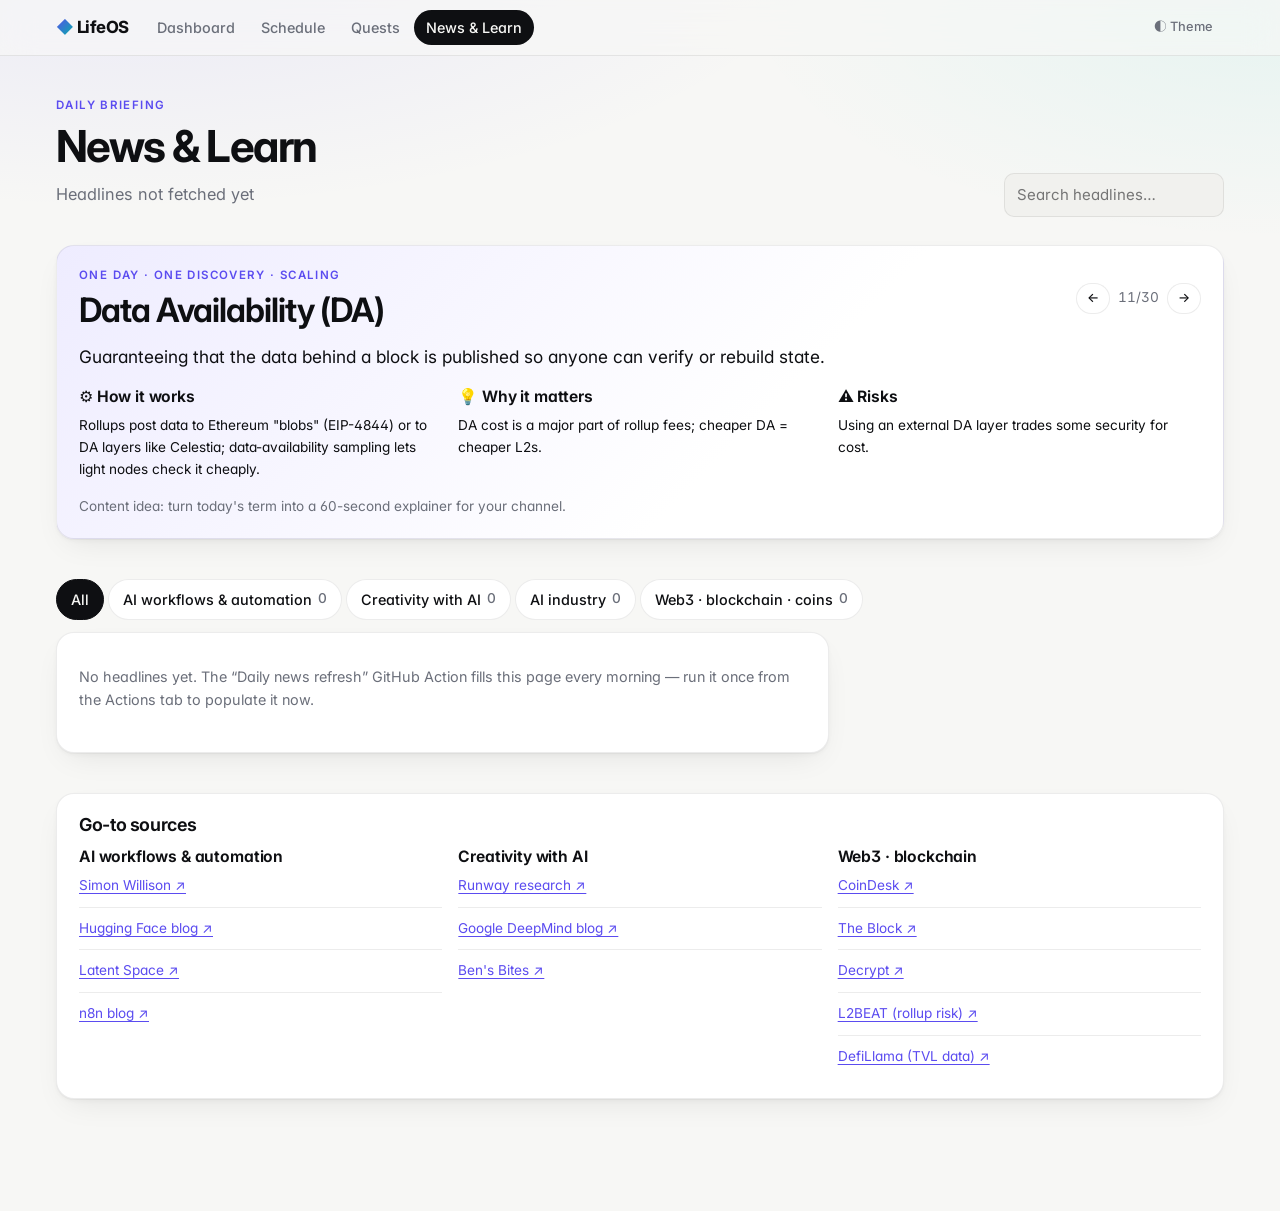
==== news.html @ 054ccb03 "Add LifeOS personal dashboard: automations, schedule, quests, AI/Web3 news Static multi-page site wi" ====
<!doctype html>
<html lang="en">
<head>
  <meta charset="utf-8">
  <meta name="viewport" content="width=device-width, initial-scale=1">
  <title>LifeOS News & Learn</title>
  <link rel="preconnect" href="https://fonts.googleapis.com">
  <link rel="preconnect" href="https://fonts.gstatic.com" crossorigin>
  <link rel="stylesheet" href="https://fonts.googleapis.com/css2?family=Inter:wght@400;500;600;700&family=Noto+Sans+KR:wght@400;500;700&display=swap">
  <link rel="stylesheet" href="assets/style.css">
</head>
<body>
<main>
  <div class="page-head">
    <div><p class="eyebrow">Daily briefing</p><h1>News & Learn</h1><p class="muted" id="updated"></p></div>
    <div class="row"><input id="search" placeholder="Search headlines…" style="width:220px"></div>
  </div>

  <!-- Term of the day -->
  <section class="card term" id="term"></section>

  <section>
    <div class="tabs" id="tabs"></div>
    <div class="grid g3" id="news"></div>
  </section>

  <section class="card">
    <div class="card-head"><h2>Go-to sources</h2></div>
    <div class="grid g3" id="sources"></div>
  </section>
</main>
<script src="assets/app.js"></script>
<script src="assets/glossary.js"></script>
<script src="assets/news.js"></script>
</body>
</html>
---- assets/style.css ----
:root {
  --bg: #f7f7f5;
  --bg-glow: radial-gradient(1200px 500px at 10% -10%, rgba(99, 91, 255, .10), transparent 60%),
             radial-gradient(900px 400px at 100% 0%, rgba(0, 196, 180, .07), transparent 60%);
  --surface: #ffffff;
  --surface-2: #f1f1ee;
  --text: #0e0f12;
  --muted: #6b6f7a;
  --border: rgba(14, 15, 18, .08);
  --border-strong: rgba(14, 15, 18, .14);
  --accent: #5b4cf0;
  --accent-2: #00b3a4;
  --accent-soft: #eeecff;
  --good: #0f8a5f;
  --good-soft: #e3f6ee;
  --warn: #a8640a;
  --warn-soft: #fdf2df;
  --bad: #c42b3c;
  --bad-soft: #fce8ea;
  --gold: #c99a06;
  --shadow: 0 1px 1px rgba(14, 15, 18, .03), 0 2px 4px rgba(14, 15, 18, .03), 0 12px 32px -12px rgba(14, 15, 18, .10);
  --shadow-hover: 0 2px 4px rgba(14, 15, 18, .04), 0 20px 48px -16px rgba(14, 15, 18, .18);
  --radius: 18px;
  --nav-bg: rgba(247, 247, 245, .72);
  color-scheme: light;
}
@media (prefers-color-scheme: dark) {
  :root:not([data-theme="light"]) {
    --bg: #0b0b0e; --surface: #141418; --surface-2: #1c1c22; --text: #f2f2f4; --muted: #8e909b;
    --bg-glow: radial-gradient(1200px 500px at 10% -10%, rgba(124, 112, 255, .18), transparent 60%),
               radial-gradient(900px 400px at 100% 0%, rgba(0, 196, 180, .10), transparent 60%);
    --border: rgba(255, 255, 255, .07); --border-strong: rgba(255, 255, 255, .14);
    --accent: #8f84ff; --accent-2: #2ad4c4; --accent-soft: #221f45;
    --good: #45d19d; --good-soft: #10291f; --warn: #f2b14a; --warn-soft: #2e2410; --bad: #ff7d8a; --bad-soft: #35151a; --gold: #f2c94c;
    --shadow: 0 0 0 1px rgba(255, 255, 255, .02), 0 12px 32px -12px rgba(0, 0, 0, .6);
    --shadow-hover: 0 0 0 1px rgba(255, 255, 255, .05), 0 20px 48px -16px rgba(0, 0, 0, .8);
    --nav-bg: rgba(11, 11, 14, .7); color-scheme: dark;
  }
}
:root[data-theme="dark"] {
  --bg: #0b0b0e; --surface: #141418; --surface-2: #1c1c22; --text: #f2f2f4; --muted: #8e909b;
  --bg-glow: radial-gradient(1200px 500px at 10% -10%, rgba(124, 112, 255, .18), transparent 60%),
             radial-gradient(900px 400px at 100% 0%, rgba(0, 196, 180, .10), transparent 60%);
  --border: rgba(255, 255, 255, .07); --border-strong: rgba(255, 255, 255, .14);
  --accent: #8f84ff; --accent-2: #2ad4c4; --accent-soft: #221f45;
  --good: #45d19d; --good-soft: #10291f; --warn: #f2b14a; --warn-soft: #2e2410; --bad: #ff7d8a; --bad-soft: #35151a; --gold: #f2c94c;
  --shadow: 0 0 0 1px rgba(255, 255, 255, .02), 0 12px 32px -12px rgba(0, 0, 0, .6);
  --shadow-hover: 0 0 0 1px rgba(255, 255, 255, .05), 0 20px 48px -16px rgba(0, 0, 0, .8);
  --nav-bg: rgba(11, 11, 14, .7); color-scheme: dark;
}

* { box-sizing: border-box; }
html, body { margin: 0; }
body {
  background: var(--bg-glow), var(--bg); background-attachment: fixed; color: var(--text);
  font: 15px/1.6 "Inter", "Noto Sans KR", system-ui, -apple-system, "Segoe UI", "Apple SD Gothic Neo", sans-serif;
  font-feature-settings: "cv11", "ss01"; -webkit-font-smoothing: antialiased;
}
a { color: var(--accent); text-underline-offset: 3px; }
h1, h2, h3 { line-height: 1.2; margin: 0 0 .5rem; letter-spacing: -.02em; font-weight: 650; }
h1 { font-size: clamp(1.9rem, 4vw, 2.75rem); letter-spacing: -.035em; font-weight: 700; }
h2 { font-size: 1.12rem; }
h3 { font-size: .98rem; letter-spacing: -.01em; }
p { margin: 0 0 .6rem; }
.muted { color: var(--muted); }
.small { font-size: .85rem; }
.num { font-variant-numeric: tabular-nums; }
.eyebrow { font-size: .72rem; font-weight: 600; letter-spacing: .12em; text-transform: uppercase; color: var(--accent); margin: 0 0 6px; }
::selection { background: var(--accent-soft); }

/* Top nav — frosted glass */
.topbar {
  position: sticky; top: 0; z-index: 10; background: var(--nav-bg);
  backdrop-filter: saturate(180%) blur(16px); -webkit-backdrop-filter: saturate(180%) blur(16px);
  border-bottom: 1px solid var(--border);
}
.topbar .inner {
  max-width: 1200px; margin: 0 auto; padding: 10px 16px;
  display: flex; align-items: center; gap: 16px; flex-wrap: wrap;
}
.brand { font-weight: 750; letter-spacing: -.03em; text-decoration: none; color: var(--text); font-size: 1.05rem; }
.brand::first-letter { background: linear-gradient(135deg, var(--accent), var(--accent-2)); -webkit-background-clip: text; background-clip: text; color: transparent; }
.nav { display: flex; gap: 2px; flex-wrap: wrap; flex: 1; }
.nav a {
  text-decoration: none; color: var(--muted); padding: 6px 12px; border-radius: 999px; font-weight: 500; font-size: .9rem;
  transition: color .15s, background .15s;
}
.nav a:hover { color: var(--text); }
.nav a.active { background: var(--text); color: var(--bg); }

main { max-width: 1200px; margin: 0 auto; padding: 40px 16px 72px; }
.page-head { display: flex; justify-content: space-between; align-items: end; gap: 16px; flex-wrap: wrap; margin-bottom: 28px; }
.page-head p.muted { font-size: 1.02rem; }

/* Grid + cards */
.grid { display: grid; gap: 16px; }
.g2 { grid-template-columns: repeat(2, minmax(0, 1fr)); }
.g3 { grid-template-columns: repeat(3, minmax(0, 1fr)); }
.g4 { grid-template-columns: repeat(4, minmax(0, 1fr)); }
.span2 { grid-column: span 2; }
@media (max-width: 900px) { .g3, .g4 { grid-template-columns: repeat(2, minmax(0, 1fr)); } }
@media (max-width: 640px) { .g2, .g3, .g4 { grid-template-columns: 1fr; } .span2 { grid-column: auto; } }

.card {
  background: var(--surface); border: 1px solid var(--border); border-radius: var(--radius);
  padding: 20px 22px; box-shadow: var(--shadow); min-width: 0;
  transition: box-shadow .25s ease, transform .25s ease, border-color .25s ease;
}
a.card { color: inherit; text-decoration: none; display: block; }
a.card:hover, .card.lift:hover { box-shadow: var(--shadow-hover); transform: translateY(-2px); border-color: var(--border-strong); }
.card-head { display: flex; justify-content: space-between; align-items: center; gap: 8px; margin-bottom: 12px; }
.card-head h2 { margin: 0; }
section { margin-bottom: 40px; }
.section-title { display: flex; justify-content: space-between; align-items: center; gap: 8px; margin-bottom: 12px; flex-wrap: wrap; }

/* Stat tiles */
.stat .label { color: var(--muted); font-size: .72rem; font-weight: 600; text-transform: uppercase; letter-spacing: .1em; }
.stat .value { font-size: 2rem; font-weight: 700; letter-spacing: -.035em; font-variant-numeric: tabular-nums; line-height: 1.15; margin: 4px 0 2px; }
.stat .sub { font-size: .85rem; color: var(--muted); }

/* Buttons + form */
button, .btn {
  font: inherit; cursor: pointer; border: 1px solid var(--border); background: var(--surface);
  color: var(--text); padding: 8px 14px; border-radius: 999px; text-decoration: none; display: inline-flex; align-items: center; gap: 6px;
  font-weight: 500; font-size: .9rem; transition: border-color .15s, background .15s, transform .1s;
}
button:hover, .btn:hover { border-color: var(--border-strong); background: var(--surface-2); }
button:active, .btn:active { transform: scale(.98); }
button:disabled { opacity: .4; cursor: default; }
button:focus-visible, .btn:focus-visible, a:focus-visible, input:focus-visible, select:focus-visible, textarea:focus-visible { outline: 2px solid var(--accent); outline-offset: 2px; }
.btn-primary { background: var(--text); border-color: var(--text); color: var(--bg); }
.btn-primary:hover { background: var(--text); border-color: var(--text); opacity: .86; }
.btn-ghost { border-color: transparent; background: transparent; color: var(--muted); }
.btn-sm { padding: 4px 10px; font-size: .8rem; }
input, select, textarea {
  font: inherit; color: var(--text); background: var(--surface-2); border: 1px solid var(--border);
  border-radius: 10px; padding: 9px 12px; width: 100%; transition: border-color .15s;
}
input:hover, select:hover, textarea:hover { border-color: var(--border-strong); }
textarea { min-height: 70px; resize: vertical; }
label { display: block; font-size: .85rem; color: var(--muted); margin-bottom: 10px; }
label > input, label > select, label > textarea { margin-top: 4px; }
.row { display: flex; gap: 8px; align-items: center; flex-wrap: wrap; }
.spacer { flex: 1; }

/* Badges / pills */
.pill {
  display: inline-block; font-size: .75rem; font-weight: 600; padding: 2px 8px; border-radius: 999px;
  background: var(--surface-2); color: var(--muted); white-space: nowrap;
}
.pill.good { background: var(--good-soft); color: var(--good); }
.pill.warn { background: var(--warn-soft); color: var(--warn); }
.pill.bad { background: var(--bad-soft); color: var(--bad); }
.pill.accent { background: var(--accent-soft); color: var(--accent); }

/* Progress */
.bar { height: 6px; background: var(--surface-2); border-radius: 999px; overflow: hidden; }
.bar > span { display: block; height: 100%; background: linear-gradient(90deg, var(--accent), var(--accent-2)); border-radius: 999px; transition: width .4s ease; }
.bar.good > span { background: var(--good); }
.bar.warn > span { background: var(--warn); }
.bar.gold > span { background: linear-gradient(90deg, var(--gold), #ffdc73); }

/* Lists */
.list { list-style: none; padding: 0; margin: 0; }
.list > li { padding: 10px 0; border-top: 1px solid var(--border); }
.list > li:first-child { border-top: 0; padding-top: 0; }
.kv { display: grid; grid-template-columns: auto 1fr; gap: 4px 12px; font-size: .9rem; }
.kv dt { color: var(--muted); }
.kv dd { margin: 0; }

/* Funnel */
.funnel { display: flex; flex-direction: column; gap: 6px; }
.funnel-row { display: grid; grid-template-columns: 120px 1fr 90px; gap: 10px; align-items: center; font-size: .88rem; }
.funnel-row .fbar { height: 22px; background: var(--surface-2); border-radius: 6px; overflow: hidden; }
.funnel-row .fbar span { display: block; height: 100%; background: linear-gradient(90deg, var(--accent), var(--accent-2)); border-radius: 6px; }
.funnel-row.leak .fbar span { background: var(--bad); }
.funnel-row .conv { text-align: right; color: var(--muted); font-variant-numeric: tabular-nums; }
@media (max-width: 480px) { .funnel-row { grid-template-columns: 90px 1fr 70px; } }

/* Tables */
.table-wrap { overflow-x: auto; }
table { width: 100%; border-collapse: collapse; font-size: .88rem; }
th, td { text-align: left; padding: 8px 10px; border-bottom: 1px solid var(--border); vertical-align: top; }
th { color: var(--muted); font-weight: 600; font-size: .78rem; text-transform: uppercase; letter-spacing: .04em; }

/* Tabs */
.tabs { display: flex; gap: 4px; flex-wrap: wrap; margin-bottom: 12px; }
.tabs button { border-radius: 999px; }
.tabs button.active { background: var(--text); color: var(--bg); border-color: var(--text); }

/* Modal */
dialog {
  border: 1px solid var(--border); border-radius: var(--radius); padding: 0; background: var(--surface); color: var(--text);
  width: min(560px, calc(100vw - 32px)); max-height: calc(100vh - 48px);
}
dialog::backdrop { background: rgba(10, 12, 20, .45); backdrop-filter: blur(4px); }
dialog { box-shadow: var(--shadow-hover); }
dialog form { padding: 24px !important; }
dialog form { padding: 18px; }
dialog .actions { display: flex; justify-content: flex-end; gap: 8px; margin-top: 8px; }

/* Toast */
#toast {
  position: fixed; bottom: 20px; left: 50%; transform: translateX(-50%) translateY(80px);
  background: var(--text); color: var(--bg); padding: 10px 16px; border-radius: 10px; font-weight: 600;
  transition: transform .3s ease; z-index: 50; max-width: calc(100vw - 32px);
}
#toast.show { transform: translateX(-50%) translateY(0); }

.callout { border-left: 3px solid var(--accent); background: var(--accent-soft); padding: 10px 14px; border-radius: 8px; font-size: .9rem; }
.callout.warn { border-color: var(--warn); background: var(--warn-soft); }
.empty { color: var(--muted); font-size: .9rem; padding: 12px 0; }
footer.foot { text-align: center; color: var(--muted); font-size: .8rem; padding: 24px 16px; }

/* Page-specific polish */
.news-card h3 { font-size: 1rem; line-height: 1.4; margin: 10px 0 6px; }
.term { background: linear-gradient(135deg, var(--accent-soft), var(--surface) 60%); }
.term-title { font-size: clamp(1.5rem, 3vw, 2.1rem); letter-spacing: -.03em; margin: 0; }
.term-lead { font-size: 1.08rem; max-width: 70ch; margin: 4px 0 18px; }
@media (prefers-reduced-motion: reduce) { * { transition: none !important; } }
@media (max-width: 640px) {
  .topbar .inner { flex-wrap: nowrap; gap: 10px; }
  .nav { flex-wrap: nowrap; overflow-x: auto; scrollbar-width: none; }
  .nav::-webkit-scrollbar { display: none; }
  .nav a { white-space: nowrap; }
  main { padding-top: 28px; }
}
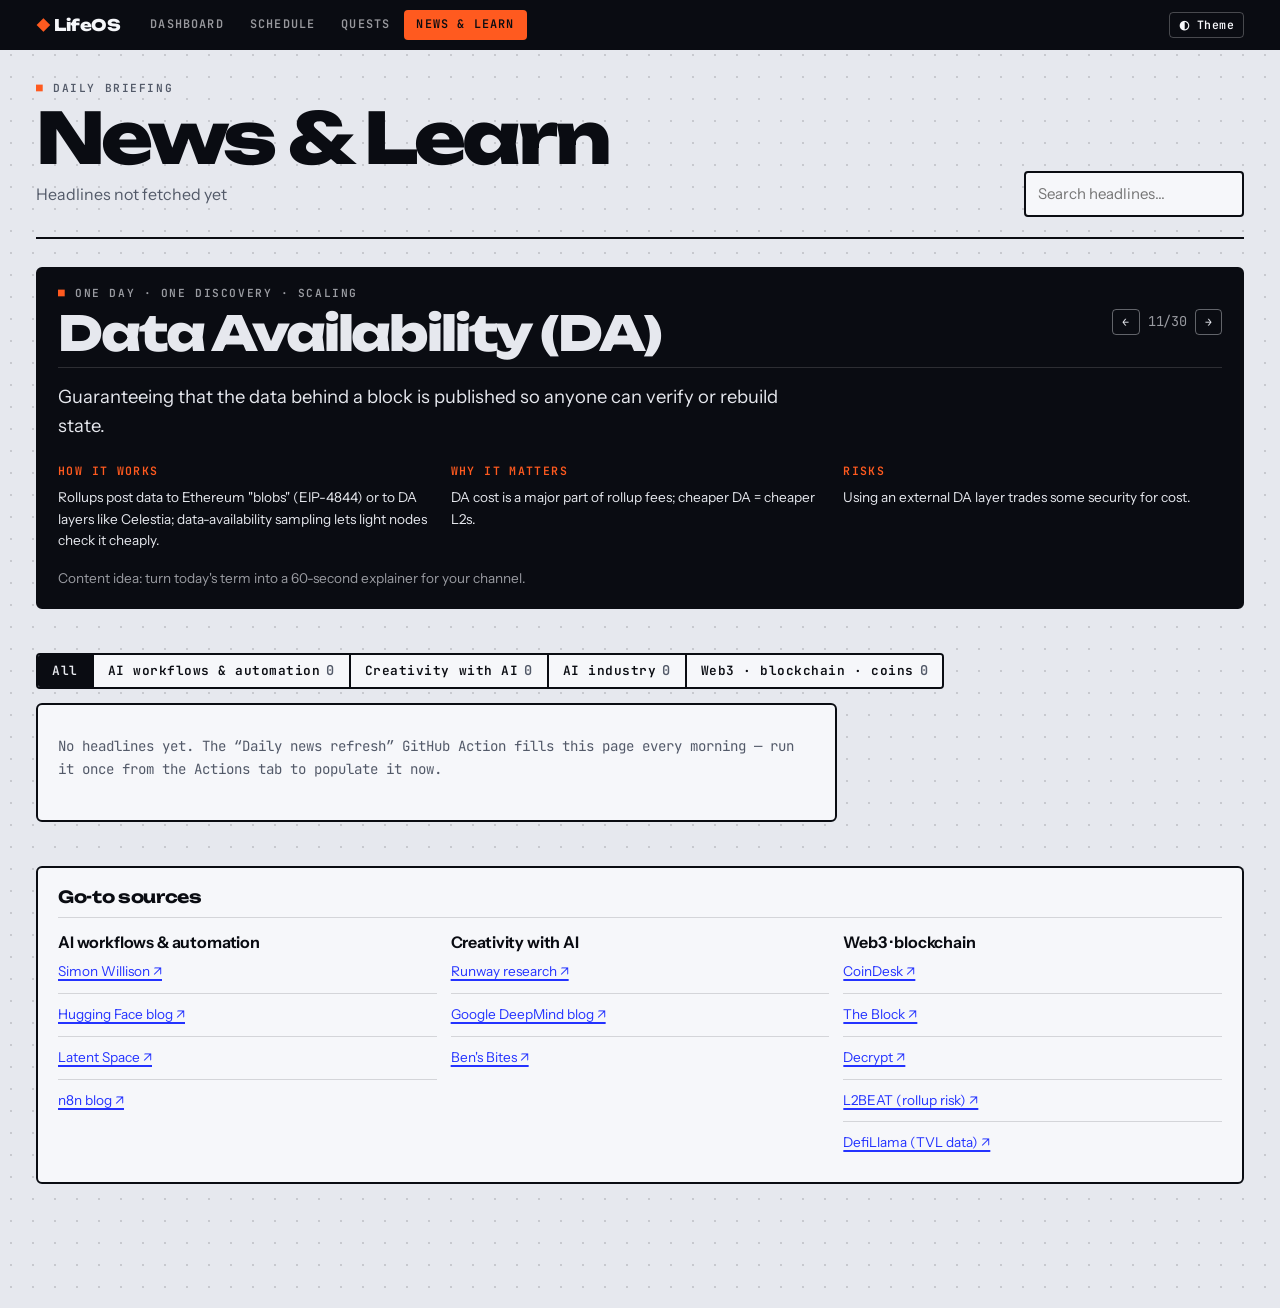
==== commit d93107e0: "Redesign: mission-control visual identity Bento hero with now/next/quest summary, wide display type " ====
--- a/news.html
+++ b/news.html
@@ -6,7 +6,7 @@
   <title>LifeOS News & Learn</title>
   <link rel="preconnect" href="https://fonts.googleapis.com">
   <link rel="preconnect" href="https://fonts.gstatic.com" crossorigin>
-  <link rel="stylesheet" href="https://fonts.googleapis.com/css2?family=Inter:wght@400;500;600;700&family=Noto+Sans+KR:wght@400;500;700&display=swap">
+  <link rel="stylesheet" href="https://fonts.googleapis.com/css2?family=Unbounded:wght@600;700;800&family=Instrument+Sans:wght@400;500;600;700&family=JetBrains+Mono:wght@500;600;700&family=Noto+Sans+KR:wght@400;500;700&display=swap">
   <link rel="stylesheet" href="assets/style.css">
 </head>
 <body>
--- a/assets/style.css
+++ b/assets/style.css
@@ -1,99 +1,130 @@
+/* LifeOS: "mission control" identity.
+   Layout: bento command grid. Ink-ruled tiles, two colour-blocked hero tiles (cobalt = you, signal orange = quests),
+   wide display type for headlines, mono for every number and label. */
 :root {
-  --bg: #f7f7f5;
-  --bg-glow: radial-gradient(1200px 500px at 10% -10%, rgba(99, 91, 255, .10), transparent 60%),
-             radial-gradient(900px 400px at 100% 0%, rgba(0, 196, 180, .07), transparent 60%);
-  --surface: #ffffff;
-  --surface-2: #f1f1ee;
-  --text: #0e0f12;
-  --muted: #6b6f7a;
-  --border: rgba(14, 15, 18, .08);
-  --border-strong: rgba(14, 15, 18, .14);
-  --accent: #5b4cf0;
-  --accent-2: #00b3a4;
-  --accent-soft: #eeecff;
-  --good: #0f8a5f;
-  --good-soft: #e3f6ee;
-  --warn: #a8640a;
-  --warn-soft: #fdf2df;
-  --bad: #c42b3c;
-  --bad-soft: #fce8ea;
-  --gold: #c99a06;
-  --shadow: 0 1px 1px rgba(14, 15, 18, .03), 0 2px 4px rgba(14, 15, 18, .03), 0 12px 32px -12px rgba(14, 15, 18, .10);
-  --shadow-hover: 0 2px 4px rgba(14, 15, 18, .04), 0 20px 48px -16px rgba(14, 15, 18, .18);
-  --radius: 18px;
-  --nav-bg: rgba(247, 247, 245, .72);
+  --bg: #e6e8ee;          /* cool steel paper */
+  --surface: #f6f7fa;
+  --surface-2: #dcdfe7;
+  --ink: #0a0c12;
+  --text: #0a0c12;
+  --muted: #535a69;
+  --line: #0a0c12;        /* rules + borders are ink, not grey */
+  --hair: rgba(10, 12, 18, .14);
+  --accent: #2433ff;      /* electric cobalt */
+  --accent-ink: #ffffff;
+  --accent-soft: #d6d9ff;
+  --signal: #ff5a1f;      /* signal orange */
+  --signal-ink: #0a0c12;
+  --good: #067a50; --good-soft: #cdeee0;
+  --warn: #a85400; --warn-soft: #ffe3c7;
+  --bad: #d11f3a;  --bad-soft: #ffd9de;
+  --gold: #ffb800;
+  --border: var(--hair);
+  --border-strong: var(--line);
+  --radius: 6px;
+  --shadow: none;
+  --pop: 5px 5px 0 var(--line);
+  --f-display: "Unbounded", "Noto Sans KR", system-ui, sans-serif;
+  --f-body: "Instrument Sans", "Noto Sans KR", system-ui, -apple-system, sans-serif;
+  --f-mono: "JetBrains Mono", ui-monospace, "SFMono-Regular", Menlo, monospace;
+  --nav-bg: #0a0c12;
+  --nav-ink: #f6f7fa;
   color-scheme: light;
 }
 @media (prefers-color-scheme: dark) {
   :root:not([data-theme="light"]) {
-    --bg: #0b0b0e; --surface: #141418; --surface-2: #1c1c22; --text: #f2f2f4; --muted: #8e909b;
-    --bg-glow: radial-gradient(1200px 500px at 10% -10%, rgba(124, 112, 255, .18), transparent 60%),
-               radial-gradient(900px 400px at 100% 0%, rgba(0, 196, 180, .10), transparent 60%);
-    --border: rgba(255, 255, 255, .07); --border-strong: rgba(255, 255, 255, .14);
-    --accent: #8f84ff; --accent-2: #2ad4c4; --accent-soft: #221f45;
-    --good: #45d19d; --good-soft: #10291f; --warn: #f2b14a; --warn-soft: #2e2410; --bad: #ff7d8a; --bad-soft: #35151a; --gold: #f2c94c;
-    --shadow: 0 0 0 1px rgba(255, 255, 255, .02), 0 12px 32px -12px rgba(0, 0, 0, .6);
-    --shadow-hover: 0 0 0 1px rgba(255, 255, 255, .05), 0 20px 48px -16px rgba(0, 0, 0, .8);
-    --nav-bg: rgba(11, 11, 14, .7); color-scheme: dark;
+    --bg: #0b0d12; --surface: #13161e; --surface-2: #1c2030; --ink: #eef0f6; --text: #eef0f6; --muted: #949bad;
+    --line: #3b4257; --hair: rgba(238, 240, 246, .10); --accent: #5664ff; --accent-soft: #1d2150;
+    --signal: #ff6b34; --good: #3ddc97; --good-soft: #0f2a20; --warn: #ffa94d; --warn-soft: #2e1e0c;
+    --bad: #ff5c74; --bad-soft: #35121a; --pop: 5px 5px 0 #000; --nav-bg: #05060a; color-scheme: dark;
   }
 }
 :root[data-theme="dark"] {
-  --bg: #0b0b0e; --surface: #141418; --surface-2: #1c1c22; --text: #f2f2f4; --muted: #8e909b;
-  --bg-glow: radial-gradient(1200px 500px at 10% -10%, rgba(124, 112, 255, .18), transparent 60%),
-             radial-gradient(900px 400px at 100% 0%, rgba(0, 196, 180, .10), transparent 60%);
-  --border: rgba(255, 255, 255, .07); --border-strong: rgba(255, 255, 255, .14);
-  --accent: #8f84ff; --accent-2: #2ad4c4; --accent-soft: #221f45;
-  --good: #45d19d; --good-soft: #10291f; --warn: #f2b14a; --warn-soft: #2e2410; --bad: #ff7d8a; --bad-soft: #35151a; --gold: #f2c94c;
-  --shadow: 0 0 0 1px rgba(255, 255, 255, .02), 0 12px 32px -12px rgba(0, 0, 0, .6);
-  --shadow-hover: 0 0 0 1px rgba(255, 255, 255, .05), 0 20px 48px -16px rgba(0, 0, 0, .8);
-  --nav-bg: rgba(11, 11, 14, .7); color-scheme: dark;
+  --bg: #0b0d12; --surface: #13161e; --surface-2: #1c2030; --ink: #eef0f6; --text: #eef0f6; --muted: #949bad;
+  --line: #3b4257; --hair: rgba(238, 240, 246, .10); --accent: #5664ff; --accent-soft: #1d2150;
+  --signal: #ff6b34; --good: #3ddc97; --good-soft: #0f2a20; --warn: #ffa94d; --warn-soft: #2e1e0c;
+  --bad: #ff5c74; --bad-soft: #35121a; --pop: 5px 5px 0 #000; --nav-bg: #05060a; color-scheme: dark;
 }
 
 * { box-sizing: border-box; }
 html, body { margin: 0; }
 body {
-  background: var(--bg-glow), var(--bg); background-attachment: fixed; color: var(--text);
-  font: 15px/1.6 "Inter", "Noto Sans KR", system-ui, -apple-system, "Segoe UI", "Apple SD Gothic Neo", sans-serif;
-  font-feature-settings: "cv11", "ss01"; -webkit-font-smoothing: antialiased;
-}
-a { color: var(--accent); text-underline-offset: 3px; }
-h1, h2, h3 { line-height: 1.2; margin: 0 0 .5rem; letter-spacing: -.02em; font-weight: 650; }
-h1 { font-size: clamp(1.9rem, 4vw, 2.75rem); letter-spacing: -.035em; font-weight: 700; }
-h2 { font-size: 1.12rem; }
-h3 { font-size: .98rem; letter-spacing: -.01em; }
+  background-color: var(--bg); color: var(--text);
+  background-image: radial-gradient(var(--hair) 1px, transparent 1px);
+  background-size: 22px 22px;
+  font: 15px/1.6 var(--f-body);
+  -webkit-font-smoothing: antialiased;
+  padding-left: max(0px, env(safe-area-inset-left, 0px)); padding-right: max(0px, env(safe-area-inset-right, 0px));
+}
+a { color: var(--accent); text-underline-offset: 3px; text-decoration-thickness: 1.5px; }
+h1, h2, h3 { margin: 0 0 .5rem; text-wrap: balance; }
+h1 { font: 800 clamp(2.2rem, 6vw, 4.4rem)/0.98 var(--f-display); letter-spacing: -.045em; }
+h2 { font: 700 1.05rem/1.25 var(--f-display); letter-spacing: -.02em; text-transform: none; }
+h3 { font: 650 1rem/1.35 var(--f-body); letter-spacing: -.01em; }
 p { margin: 0 0 .6rem; }
 .muted { color: var(--muted); }
 .small { font-size: .85rem; }
-.num { font-variant-numeric: tabular-nums; }
-.eyebrow { font-size: .72rem; font-weight: 600; letter-spacing: .12em; text-transform: uppercase; color: var(--accent); margin: 0 0 6px; }
-::selection { background: var(--accent-soft); }
-
-/* Top nav — frosted glass */
-.topbar {
-  position: sticky; top: 0; z-index: 10; background: var(--nav-bg);
-  backdrop-filter: saturate(180%) blur(16px); -webkit-backdrop-filter: saturate(180%) blur(16px);
-  border-bottom: 1px solid var(--border);
-}
+.num, .mono { font-family: var(--f-mono); font-variant-numeric: tabular-nums; letter-spacing: -.02em; }
+.eyebrow, .label-mono {
+  font: 600 .7rem/1.2 var(--f-mono); letter-spacing: .14em; text-transform: uppercase; color: var(--muted); margin: 0 0 8px;
+}
+.eyebrow::before { content: "■ "; color: var(--signal); }
+::selection { background: var(--signal); color: var(--signal-ink); }
+
+/* ---------- Nav: ink command bar ---------- */
+body::before { content: ""; position: fixed; inset: 0 0 auto; height: env(safe-area-inset-top, 0px); z-index: 11; background: var(--nav-bg); }
+.topbar { position: sticky; top: env(safe-area-inset-top, 0px); z-index: 10; background: var(--nav-bg); color: var(--nav-ink); }
 .topbar .inner {
-  max-width: 1200px; margin: 0 auto; padding: 10px 16px;
-  display: flex; align-items: center; gap: 16px; flex-wrap: wrap;
-}
-.brand { font-weight: 750; letter-spacing: -.03em; text-decoration: none; color: var(--text); font-size: 1.05rem; }
-.brand::first-letter { background: linear-gradient(135deg, var(--accent), var(--accent-2)); -webkit-background-clip: text; background-clip: text; color: transparent; }
-.nav { display: flex; gap: 2px; flex-wrap: wrap; flex: 1; }
+  max-width: 1240px; margin: 0 auto; padding-block: 10px;
+  padding-left: max(16px, env(safe-area-inset-left, 0px)); padding-right: max(16px, env(safe-area-inset-right, 0px));
+  display: flex; align-items: center; gap: 18px;
+}
+.brand { font: 800 1rem/1 var(--f-display); letter-spacing: -.03em; color: var(--nav-ink); text-decoration: none; white-space: nowrap; }
+.brand::first-letter { color: var(--signal); }
+.nav { display: flex; gap: 2px; flex: 1; overflow-x: auto; scrollbar-width: none; }
+.nav::-webkit-scrollbar { display: none; }
 .nav a {
-  text-decoration: none; color: var(--muted); padding: 6px 12px; border-radius: 999px; font-weight: 500; font-size: .9rem;
-  transition: color .15s, background .15s;
-}
-.nav a:hover { color: var(--text); }
-.nav a.active { background: var(--text); color: var(--bg); }
-
-main { max-width: 1200px; margin: 0 auto; padding: 40px 16px 72px; }
-.page-head { display: flex; justify-content: space-between; align-items: end; gap: 16px; flex-wrap: wrap; margin-bottom: 28px; }
-.page-head p.muted { font-size: 1.02rem; }
-
-/* Grid + cards */
-.grid { display: grid; gap: 16px; }
+  font: 600 .74rem/1 var(--f-mono); letter-spacing: .1em; text-transform: uppercase; white-space: nowrap;
+  color: color-mix(in srgb, var(--nav-ink) 60%, transparent); text-decoration: none; padding: 9px 12px; border-radius: 4px;
+}
+.nav a:hover { color: var(--nav-ink); background: rgba(255, 255, 255, .08); }
+.nav a.active { color: var(--signal-ink); background: var(--signal); }
+.topbar #themeBtn { color: var(--nav-ink); border-color: rgba(255, 255, 255, .25); background: transparent; }
+
+main {
+  max-width: 1240px; margin: 0 auto; padding-block: 32px 80px;
+  padding-left: max(16px, env(safe-area-inset-left, 0px)); padding-right: max(16px, env(safe-area-inset-right, 0px));
+}
+.page-head { display: flex; justify-content: space-between; align-items: end; gap: 16px; flex-wrap: wrap; margin-bottom: 28px; padding-bottom: 20px; border-bottom: 2px solid var(--line); }
+.page-head p.muted { font-size: 1rem; max-width: 60ch; margin-top: 10px; }
+
+/* ---------- Bento hero (dashboard) ---------- */
+.bento { display: grid; grid-template-columns: repeat(6, minmax(0, 1fr)); gap: 12px; margin-bottom: 40px; }
+.tile { border: 2px solid var(--line); border-radius: var(--radius); padding: 18px 20px; background: var(--surface); min-width: 0; position: relative; }
+.tile-hero { grid-column: span 4; grid-row: span 2; background: var(--accent); color: var(--accent-ink); border-color: var(--accent); display: flex; flex-direction: column; justify-content: space-between; gap: 28px; overflow: hidden; }
+.tile-hero::after { content: ""; position: absolute; right: -60px; bottom: -60px; width: 260px; height: 260px; border-radius: 50%; border: 2px solid rgba(255, 255, 255, .25); box-shadow: 0 0 0 40px rgba(255, 255, 255, .06), 0 0 0 80px rgba(255, 255, 255, .04); pointer-events: none; }
+.tile-hero .eyebrow { color: rgba(255, 255, 255, .75); }
+.tile-hero .eyebrow::before { color: var(--signal); }
+.tile-hero h1 { color: var(--accent-ink); }
+.tile-hero .nownext { display: grid; grid-template-columns: auto 1fr; gap: 6px 14px; font-size: .95rem; max-width: 520px; position: relative; z-index: 1; }
+.tile-hero .nownext dt { font: 600 .7rem/1.8 var(--f-mono); letter-spacing: .14em; text-transform: uppercase; opacity: .7; }
+.tile-hero .nownext dd { margin: 0; font-weight: 600; }
+.tile-hero .btn { background: transparent; color: var(--accent-ink); border-color: rgba(255, 255, 255, .5); }
+.tile-hero .btn:hover { background: rgba(255, 255, 255, .12); border-color: #fff; box-shadow: none; transform: none; }
+.tile-hero .btn-primary { background: var(--signal); border-color: var(--signal); color: var(--signal-ink); }
+.tile-hero .btn-primary:hover { background: var(--signal); }
+.tile-quest { grid-column: span 2; background: var(--signal); color: var(--signal-ink); border-color: var(--signal); text-decoration: none; display: block; }
+.tile-quest .label-mono { color: rgba(10, 12, 18, .7); }
+.tile-quest .big { font: 800 3rem/1 var(--f-display); letter-spacing: -.05em; }
+.tile-quest .xp { height: 8px; background: rgba(10, 12, 18, .18); border-radius: 0; margin-top: 12px; }
+.tile-quest .xp span { display: block; height: 100%; background: var(--ink); }
+.tile-quest:hover { box-shadow: var(--pop); transform: translate(-2px, -2px); }
+.tile-stat { grid-column: span 1; display: flex; flex-direction: column; justify-content: space-between; gap: 6px; }
+.tile-stat .big { font: 700 2.1rem/1 var(--f-mono); letter-spacing: -.06em; }
+@media (max-width: 960px) { .bento { grid-template-columns: repeat(2, minmax(0, 1fr)); } .tile-hero, .tile-quest { grid-column: span 2; grid-row: auto; } .tile-stat { grid-column: span 1; } }
+
+/* ---------- Grid + cards ---------- */
+.grid { display: grid; gap: 14px; }
 .g2 { grid-template-columns: repeat(2, minmax(0, 1fr)); }
 .g3 { grid-template-columns: repeat(3, minmax(0, 1fr)); }
 .g4 { grid-template-columns: repeat(4, minmax(0, 1fr)); }
@@ -102,126 +133,133 @@
 @media (max-width: 640px) { .g2, .g3, .g4 { grid-template-columns: 1fr; } .span2 { grid-column: auto; } }
 
 .card {
-  background: var(--surface); border: 1px solid var(--border); border-radius: var(--radius);
-  padding: 20px 22px; box-shadow: var(--shadow); min-width: 0;
-  transition: box-shadow .25s ease, transform .25s ease, border-color .25s ease;
+  background: var(--surface); border: 2px solid var(--line); border-radius: var(--radius);
+  padding: 18px 20px; min-width: 0; transition: box-shadow .15s ease, transform .15s ease;
 }
 a.card { color: inherit; text-decoration: none; display: block; }
-a.card:hover, .card.lift:hover { box-shadow: var(--shadow-hover); transform: translateY(-2px); border-color: var(--border-strong); }
-.card-head { display: flex; justify-content: space-between; align-items: center; gap: 8px; margin-bottom: 12px; }
-.card-head h2 { margin: 0; }
-section { margin-bottom: 40px; }
-.section-title { display: flex; justify-content: space-between; align-items: center; gap: 8px; margin-bottom: 12px; flex-wrap: wrap; }
+a.card:hover, .card.lift:hover { box-shadow: var(--pop); transform: translate(-2px, -2px); }
+.card-head { display: flex; justify-content: space-between; align-items: center; gap: 10px; margin-bottom: 14px; padding-bottom: 10px; border-bottom: 1px solid var(--hair); flex-wrap: wrap; }
+.card-head h2, .card-head h3 { margin: 0; }
+section { margin-bottom: 44px; }
+.section-title { display: flex; justify-content: space-between; align-items: end; gap: 12px; margin-bottom: 14px; flex-wrap: wrap; }
+.section-title h2 { font-size: clamp(1.3rem, 2.4vw, 1.75rem); letter-spacing: -.035em; margin-bottom: 4px; }
+.section-title p { margin: 0; }
 
 /* Stat tiles */
-.stat .label { color: var(--muted); font-size: .72rem; font-weight: 600; text-transform: uppercase; letter-spacing: .1em; }
-.stat .value { font-size: 2rem; font-weight: 700; letter-spacing: -.035em; font-variant-numeric: tabular-nums; line-height: 1.15; margin: 4px 0 2px; }
-.stat .sub { font-size: .85rem; color: var(--muted); }
-
-/* Buttons + form */
+.stat .label { font: 600 .68rem/1.3 var(--f-mono); letter-spacing: .12em; text-transform: uppercase; color: var(--muted); }
+.stat .value { font: 700 1.9rem/1.1 var(--f-mono); letter-spacing: -.06em; margin: 6px 0 2px; }
+.stat .sub { font-size: .82rem; color: var(--muted); }
+
+/* ---------- Controls ---------- */
 button, .btn {
-  font: inherit; cursor: pointer; border: 1px solid var(--border); background: var(--surface);
-  color: var(--text); padding: 8px 14px; border-radius: 999px; text-decoration: none; display: inline-flex; align-items: center; gap: 6px;
-  font-weight: 500; font-size: .9rem; transition: border-color .15s, background .15s, transform .1s;
-}
-button:hover, .btn:hover { border-color: var(--border-strong); background: var(--surface-2); }
-button:active, .btn:active { transform: scale(.98); }
-button:disabled { opacity: .4; cursor: default; }
-button:focus-visible, .btn:focus-visible, a:focus-visible, input:focus-visible, select:focus-visible, textarea:focus-visible { outline: 2px solid var(--accent); outline-offset: 2px; }
-.btn-primary { background: var(--text); border-color: var(--text); color: var(--bg); }
-.btn-primary:hover { background: var(--text); border-color: var(--text); opacity: .86; }
+  font: 600 .8rem/1 var(--f-mono); letter-spacing: .04em; cursor: pointer;
+  border: 2px solid var(--line); background: var(--surface); color: var(--text);
+  padding: 9px 14px; border-radius: 4px; text-decoration: none; display: inline-flex; align-items: center; gap: 6px;
+  transition: transform .1s ease, box-shadow .1s ease, background .1s;
+}
+button:hover, .btn:hover { box-shadow: 3px 3px 0 var(--line); transform: translate(-1px, -1px); }
+button:active, .btn:active { box-shadow: none; transform: translate(1px, 1px); }
+button:disabled { opacity: .35; cursor: default; box-shadow: none; transform: none; }
+:focus-visible { outline: 3px solid var(--signal); outline-offset: 2px; }
+.btn-primary { background: var(--accent); border-color: var(--line); color: var(--accent-ink); }
 .btn-ghost { border-color: transparent; background: transparent; color: var(--muted); }
-.btn-sm { padding: 4px 10px; font-size: .8rem; }
+.btn-ghost:hover { box-shadow: none; transform: none; color: var(--text); text-decoration: underline; }
+.btn-sm { padding: 6px 9px; font-size: .72rem; border-width: 1.5px; }
 input, select, textarea {
-  font: inherit; color: var(--text); background: var(--surface-2); border: 1px solid var(--border);
-  border-radius: 10px; padding: 9px 12px; width: 100%; transition: border-color .15s;
-}
-input:hover, select:hover, textarea:hover { border-color: var(--border-strong); }
-textarea { min-height: 70px; resize: vertical; }
-label { display: block; font-size: .85rem; color: var(--muted); margin-bottom: 10px; }
-label > input, label > select, label > textarea { margin-top: 4px; }
+  font: inherit; color: var(--text); background: var(--surface); border: 2px solid var(--line);
+  border-radius: 4px; padding: 9px 12px; width: 100%;
+}
+textarea { min-height: 80px; resize: vertical; }
+label { display: block; font: 600 .7rem/1.4 var(--f-mono); letter-spacing: .1em; text-transform: uppercase; color: var(--muted); margin-bottom: 12px; }
+label > input, label > select, label > textarea { margin-top: 6px; font: 15px/1.5 var(--f-body); letter-spacing: 0; text-transform: none; }
 .row { display: flex; gap: 8px; align-items: center; flex-wrap: wrap; }
 .spacer { flex: 1; }
 
-/* Badges / pills */
+/* Pills: square-cornered status tags */
 .pill {
-  display: inline-block; font-size: .75rem; font-weight: 600; padding: 2px 8px; border-radius: 999px;
-  background: var(--surface-2); color: var(--muted); white-space: nowrap;
+  display: inline-block; font: 600 .66rem/1 var(--f-mono); letter-spacing: .08em; text-transform: uppercase;
+  padding: 5px 7px; border-radius: 3px; background: var(--surface-2); color: var(--muted); white-space: nowrap;
 }
 .pill.good { background: var(--good-soft); color: var(--good); }
 .pill.warn { background: var(--warn-soft); color: var(--warn); }
-.pill.bad { background: var(--bad-soft); color: var(--bad); }
-.pill.accent { background: var(--accent-soft); color: var(--accent); }
-
-/* Progress */
-.bar { height: 6px; background: var(--surface-2); border-radius: 999px; overflow: hidden; }
-.bar > span { display: block; height: 100%; background: linear-gradient(90deg, var(--accent), var(--accent-2)); border-radius: 999px; transition: width .4s ease; }
+.pill.bad { background: var(--bad); color: #fff; }
+.pill.accent { background: var(--accent); color: var(--accent-ink); }
+
+/* Progress: segmented meter */
+.bar { height: 10px; background: var(--surface-2); border-radius: 0; overflow: hidden; position: relative; }
+.bar::after { content: ""; position: absolute; inset: 0; background: repeating-linear-gradient(90deg, transparent 0 calc(10% - 2px), var(--surface) calc(10% - 2px) 10%); pointer-events: none; }
+.bar > span { display: block; height: 100%; background: var(--accent); transition: width .4s ease; }
 .bar.good > span { background: var(--good); }
-.bar.warn > span { background: var(--warn); }
-.bar.gold > span { background: linear-gradient(90deg, var(--gold), #ffdc73); }
+.bar.warn > span { background: var(--signal); }
+.bar.gold > span { background: var(--signal); }
 
 /* Lists */
 .list { list-style: none; padding: 0; margin: 0; }
-.list > li { padding: 10px 0; border-top: 1px solid var(--border); }
+.list > li { padding: 10px 0; border-top: 1px solid var(--hair); }
 .list > li:first-child { border-top: 0; padding-top: 0; }
-.kv { display: grid; grid-template-columns: auto 1fr; gap: 4px 12px; font-size: .9rem; }
-.kv dt { color: var(--muted); }
-.kv dd { margin: 0; }
+.kv { display: grid; grid-template-columns: auto 1fr; gap: 4px 14px; font-size: .9rem; }
+.kv dt { font: 600 .68rem/1.9 var(--f-mono); letter-spacing: .1em; text-transform: uppercase; color: var(--muted); }
+.kv dd { margin: 0; font-family: var(--f-mono); font-size: .85rem; }
 
 /* Funnel */
-.funnel { display: flex; flex-direction: column; gap: 6px; }
-.funnel-row { display: grid; grid-template-columns: 120px 1fr 90px; gap: 10px; align-items: center; font-size: .88rem; }
-.funnel-row .fbar { height: 22px; background: var(--surface-2); border-radius: 6px; overflow: hidden; }
-.funnel-row .fbar span { display: block; height: 100%; background: linear-gradient(90deg, var(--accent), var(--accent-2)); border-radius: 6px; }
-.funnel-row.leak .fbar span { background: var(--bad); }
-.funnel-row .conv { text-align: right; color: var(--muted); font-variant-numeric: tabular-nums; }
-@media (max-width: 480px) { .funnel-row { grid-template-columns: 90px 1fr 70px; } }
+.funnel { display: flex; flex-direction: column; gap: 8px; }
+.funnel-row { display: grid; grid-template-columns: 128px 1fr 100px; gap: 12px; align-items: center; font-size: .88rem; }
+.funnel-row b { font-family: var(--f-display); font-weight: 700; letter-spacing: -.02em; }
+.funnel-row .fbar { height: 26px; background: var(--surface-2); overflow: hidden; }
+.funnel-row .fbar span { display: block; height: 100%; background: var(--accent); }
+.funnel-row.leak .fbar span { background: var(--signal); }
+.funnel-row.leak b { color: var(--signal); }
+.funnel-row .conv { text-align: right; color: var(--muted); font-family: var(--f-mono); font-size: .8rem; }
+.funnel-row .conv b { font-family: var(--f-mono); color: var(--text); }
+@media (max-width: 480px) { .funnel-row { grid-template-columns: 92px 1fr 78px; gap: 8px; } }
 
 /* Tables */
 .table-wrap { overflow-x: auto; }
 table { width: 100%; border-collapse: collapse; font-size: .88rem; }
-th, td { text-align: left; padding: 8px 10px; border-bottom: 1px solid var(--border); vertical-align: top; }
-th { color: var(--muted); font-weight: 600; font-size: .78rem; text-transform: uppercase; letter-spacing: .04em; }
-
-/* Tabs */
-.tabs { display: flex; gap: 4px; flex-wrap: wrap; margin-bottom: 12px; }
-.tabs button { border-radius: 999px; }
-.tabs button.active { background: var(--text); color: var(--bg); border-color: var(--text); }
+th, td { text-align: left; padding: 9px 10px; border-bottom: 1px solid var(--hair); vertical-align: top; }
+th { font: 600 .68rem/1.3 var(--f-mono); letter-spacing: .1em; text-transform: uppercase; color: var(--muted); border-bottom: 2px solid var(--line); }
+
+/* Tabs: segmented control */
+.tabs { display: flex; gap: 0; flex-wrap: wrap; margin-bottom: 14px; border: 2px solid var(--line); border-radius: 4px; width: fit-content; max-width: 100%; overflow: hidden; }
+.tabs button { border: 0; border-right: 2px solid var(--line); border-radius: 0; background: var(--surface); }
+.tabs button:last-child { border-right: 0; }
+.tabs button:hover { box-shadow: none; transform: none; background: var(--surface-2); }
+.tabs button.active { background: var(--ink); color: var(--bg); }
 
 /* Modal */
 dialog {
-  border: 1px solid var(--border); border-radius: var(--radius); padding: 0; background: var(--surface); color: var(--text);
-  width: min(560px, calc(100vw - 32px)); max-height: calc(100vh - 48px);
-}
-dialog::backdrop { background: rgba(10, 12, 20, .45); backdrop-filter: blur(4px); }
-dialog { box-shadow: var(--shadow-hover); }
-dialog form { padding: 24px !important; }
-dialog form { padding: 18px; }
-dialog .actions { display: flex; justify-content: flex-end; gap: 8px; margin-top: 8px; }
+  border: 2px solid var(--line); border-radius: var(--radius); padding: 0; background: var(--surface); color: var(--text);
+  width: min(560px, calc(100vw - 32px)); max-height: calc(100vh - 48px); box-shadow: 8px 8px 0 var(--line);
+}
+dialog::backdrop { background: rgba(10, 12, 18, .55); }
+dialog form { padding: 24px; }
+dialog h2 { font-size: 1.25rem; margin-bottom: 16px; }
+dialog .actions { display: flex; justify-content: flex-end; gap: 8px; margin-top: 12px; }
 
 /* Toast */
 #toast {
-  position: fixed; bottom: 20px; left: 50%; transform: translateX(-50%) translateY(80px);
-  background: var(--text); color: var(--bg); padding: 10px 16px; border-radius: 10px; font-weight: 600;
-  transition: transform .3s ease; z-index: 50; max-width: calc(100vw - 32px);
+  position: fixed; bottom: calc(20px + env(safe-area-inset-bottom, 0px)); left: 50%; transform: translateX(-50%) translateY(120px);
+  background: var(--signal); color: var(--signal-ink); border: 2px solid var(--ink); box-shadow: 4px 4px 0 var(--ink);
+  padding: 12px 18px; border-radius: 4px; font: 700 .85rem/1.3 var(--f-mono);
+  transition: transform .25s cubic-bezier(.2, 1.4, .4, 1); z-index: 50; max-width: calc(100vw - 32px);
 }
 #toast.show { transform: translateX(-50%) translateY(0); }
 
-.callout { border-left: 3px solid var(--accent); background: var(--accent-soft); padding: 10px 14px; border-radius: 8px; font-size: .9rem; }
-.callout.warn { border-color: var(--warn); background: var(--warn-soft); }
-.empty { color: var(--muted); font-size: .9rem; padding: 12px 0; }
-footer.foot { text-align: center; color: var(--muted); font-size: .8rem; padding: 24px 16px; }
-
-/* Page-specific polish */
-.news-card h3 { font-size: 1rem; line-height: 1.4; margin: 10px 0 6px; }
-.term { background: linear-gradient(135deg, var(--accent-soft), var(--surface) 60%); }
-.term-title { font-size: clamp(1.5rem, 3vw, 2.1rem); letter-spacing: -.03em; margin: 0; }
-.term-lead { font-size: 1.08rem; max-width: 70ch; margin: 4px 0 18px; }
-@media (prefers-reduced-motion: reduce) { * { transition: none !important; } }
-@media (max-width: 640px) {
-  .topbar .inner { flex-wrap: nowrap; gap: 10px; }
-  .nav { flex-wrap: nowrap; overflow-x: auto; scrollbar-width: none; }
-  .nav::-webkit-scrollbar { display: none; }
-  .nav a { white-space: nowrap; }
-  main { padding-top: 28px; }
-}
+.callout { border: 2px solid var(--line); border-left-width: 8px; border-left-color: var(--accent); background: var(--surface); padding: 12px 16px; border-radius: 4px; font-size: .9rem; }
+.callout.warn { border-left-color: var(--signal); }
+.empty { color: var(--muted); font-size: .88rem; padding: 12px 0; font-family: var(--f-mono); }
+footer.foot { text-align: center; color: var(--muted); font: .72rem var(--f-mono); letter-spacing: .1em; text-transform: uppercase; padding-block: 24px; }
+
+/* News */
+.news-card { display: flex !important; flex-direction: column; gap: 8px; }
+.news-card h3 { font: 650 1.02rem/1.4 var(--f-body); margin: 4px 0 0; }
+.news-card .muted.small:last-child { margin-top: auto; font-family: var(--f-mono); font-size: .72rem; text-transform: uppercase; letter-spacing: .08em; }
+.term { background: var(--ink); color: var(--bg); border-color: var(--ink); }
+.term .card-head { border-bottom-color: rgba(127, 127, 127, .3); }
+.term .eyebrow, .term .muted { color: color-mix(in srgb, var(--bg) 65%, transparent); }
+.term h3 { color: var(--signal); font: 600 .72rem/1.4 var(--f-mono); letter-spacing: .12em; text-transform: uppercase; }
+.term button { background: transparent; color: var(--bg); border-color: color-mix(in srgb, var(--bg) 40%, transparent); }
+.term-title { font: 800 clamp(1.7rem, 4vw, 3rem)/1 var(--f-display); letter-spacing: -.045em; margin: 0; }
+.term-lead { font-size: 1.15rem; max-width: 62ch; margin: 6px 0 22px; }
+
+@media (prefers-reduced-motion: reduce) { * { transition: none !important; animation: none !important; } }
